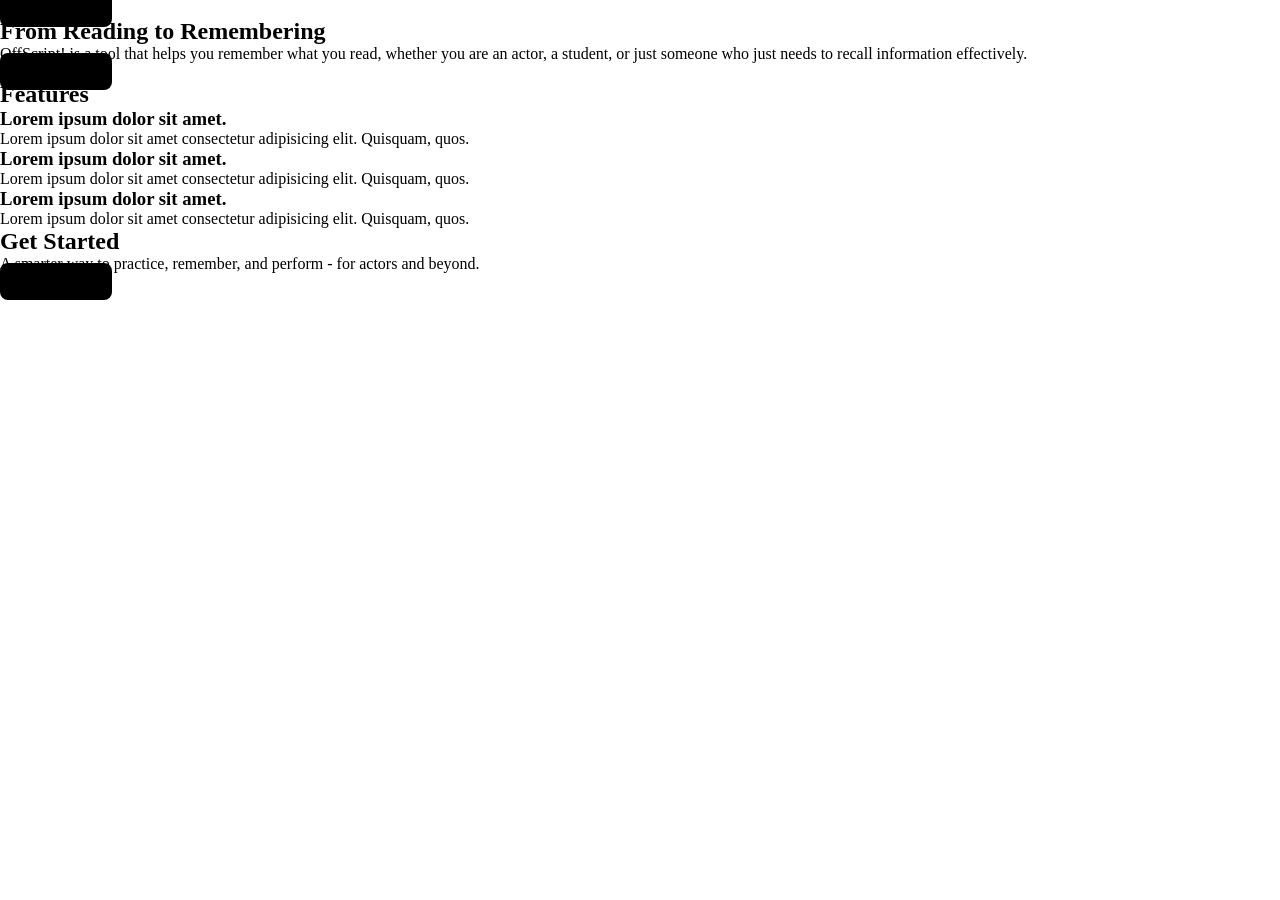
==== index.html @ a09a69f5 "first commit" ====
<!doctype html>
<html lang="en">
  <head>
    <meta charset="UTF-8" />
    <meta name="viewport" content="width=device-width, initial-scale=1.0" />
    <title>OffScript! | From Reading to Remembering</title>
    <link rel="stylesheet" href="/css/site/main.css" />
    <script src="/js/site/nav.js" defer></script>
  </head>
  <body>
    <main>
      <section class="page-hero">
        <h1>From Reading to Remembering</h1>
        <p>
          OffScript! is a tool that helps you remember what you read, whether
          you are an actor, a student, or just someone who just needs to recall
          information effectively.
        </p>
        <a href="/app/index.html" class="button-primary">Get Started</a>
        <p></p>
      </section>
      <section class="page-section">
        <h2>Features</h2>
        <ul>
          <li>
            <h3>Lorem ipsum dolor sit amet.</h3>
            <p>
              Lorem ipsum dolor sit amet consectetur adipisicing elit. Quisquam,
              quos.
            </p>
          </li>
          <li>
            <h3>Lorem ipsum dolor sit amet.</h3>
            <p>
              Lorem ipsum dolor sit amet consectetur adipisicing elit. Quisquam,
              quos.
            </p>
          </li>
          <li>
            <h3>Lorem ipsum dolor sit amet.</h3>
            <p>
              Lorem ipsum dolor sit amet consectetur adipisicing elit. Quisquam,
              quos.
            </p>
          </li>
        </ul>
      </section>
      <section class="page-section">
        <h2>Get Started</h2>
        <p>
          A smarter way to practice, remember, and perform - for actors and
          beyond.
        </p>
        <a href="/app/index.html" class="button-primary">Get Started</a>
      </section>
    </main>
  </body>
</html>
---- css/site/main.css ----
@import url(../base.css);
@import url(nav.css);
@import url(components.css);
@import url(page.css);
@import url(../variables.css);
@import url(../buttons.css);
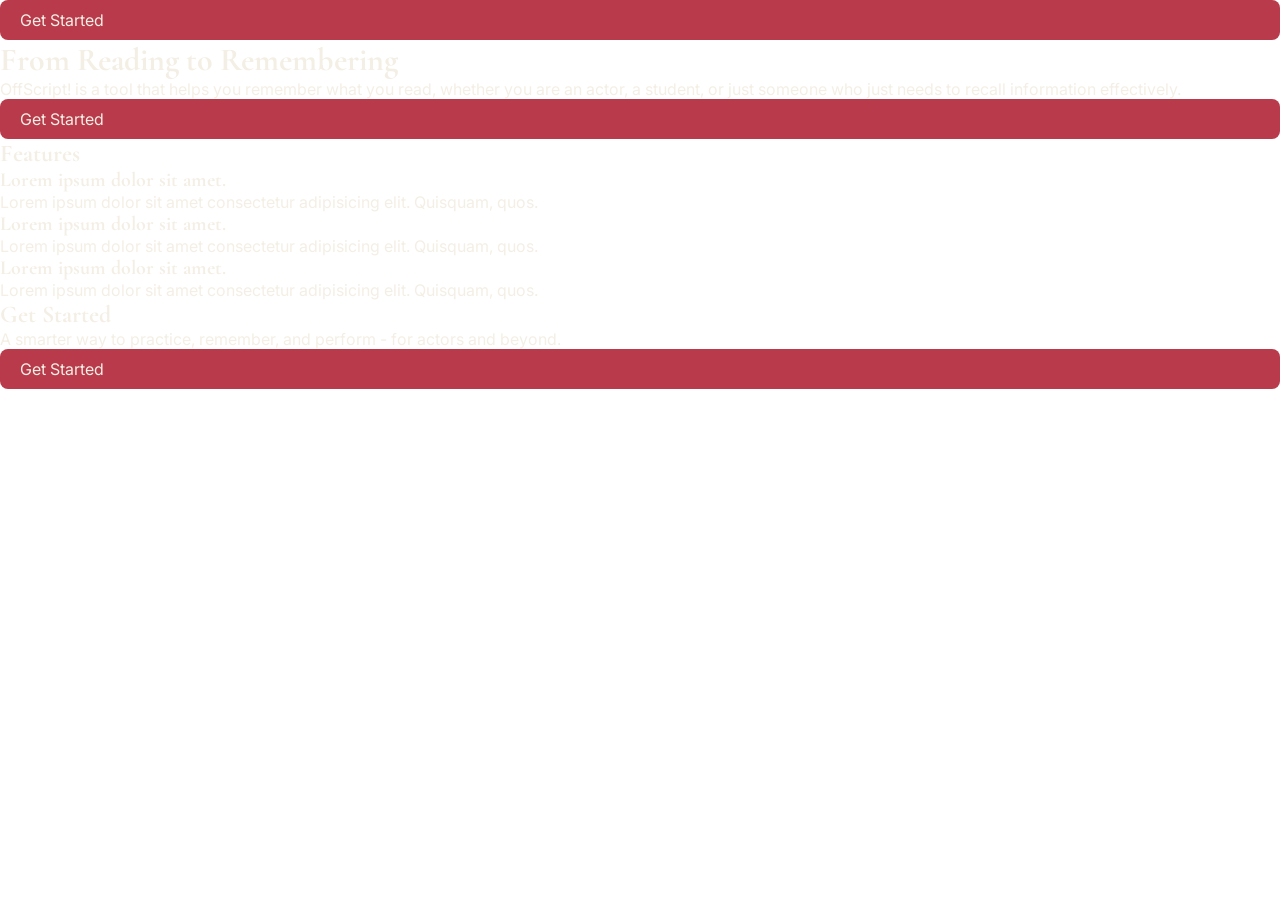
==== commit dcf1dca3: "Add favicon links and enhance sidebar navigation structure" ====
--- a/index.html
+++ b/index.html
@@ -4,6 +4,16 @@
     <meta charset="UTF-8" />
     <meta name="viewport" content="width=device-width, initial-scale=1.0" />
     <title>OffScript! | From Reading to Remembering</title>
+    <link
+      rel="icon"
+      type="image/png"
+      href="/assets/favicon/favicon-96x96.png"
+      sizes="96x96"
+    />
+    <link rel="icon" type="image/svg+xml" href="/assets/favicon/favicon.svg" />
+    <link rel="shortcut icon" href="/assets/favicon/favicon.ico" />
+    <link rel="apple-touch-icon" sizes="180x180" href="/assets/favicon/apple-touch-icon.png" />
+    <link rel="manifest" href="/assets/favicon/site.webmanifest" />
     <link rel="stylesheet" href="/css/site/main.css" />
     <script src="/js/site/nav.js" defer></script>
   </head>
--- a/css/site/main.css
+++ b/css/site/main.css
@@ -1,6 +1,7 @@
+@import url(../variables.css);
 @import url(../base.css);
+@import url(../buttons.css);
+@import url(../brand.css);
 @import url(nav.css);
 @import url(components.css);
-@import url(page.css);
-@import url(../variables.css);
-@import url(../buttons.css);+@import url(page.css);
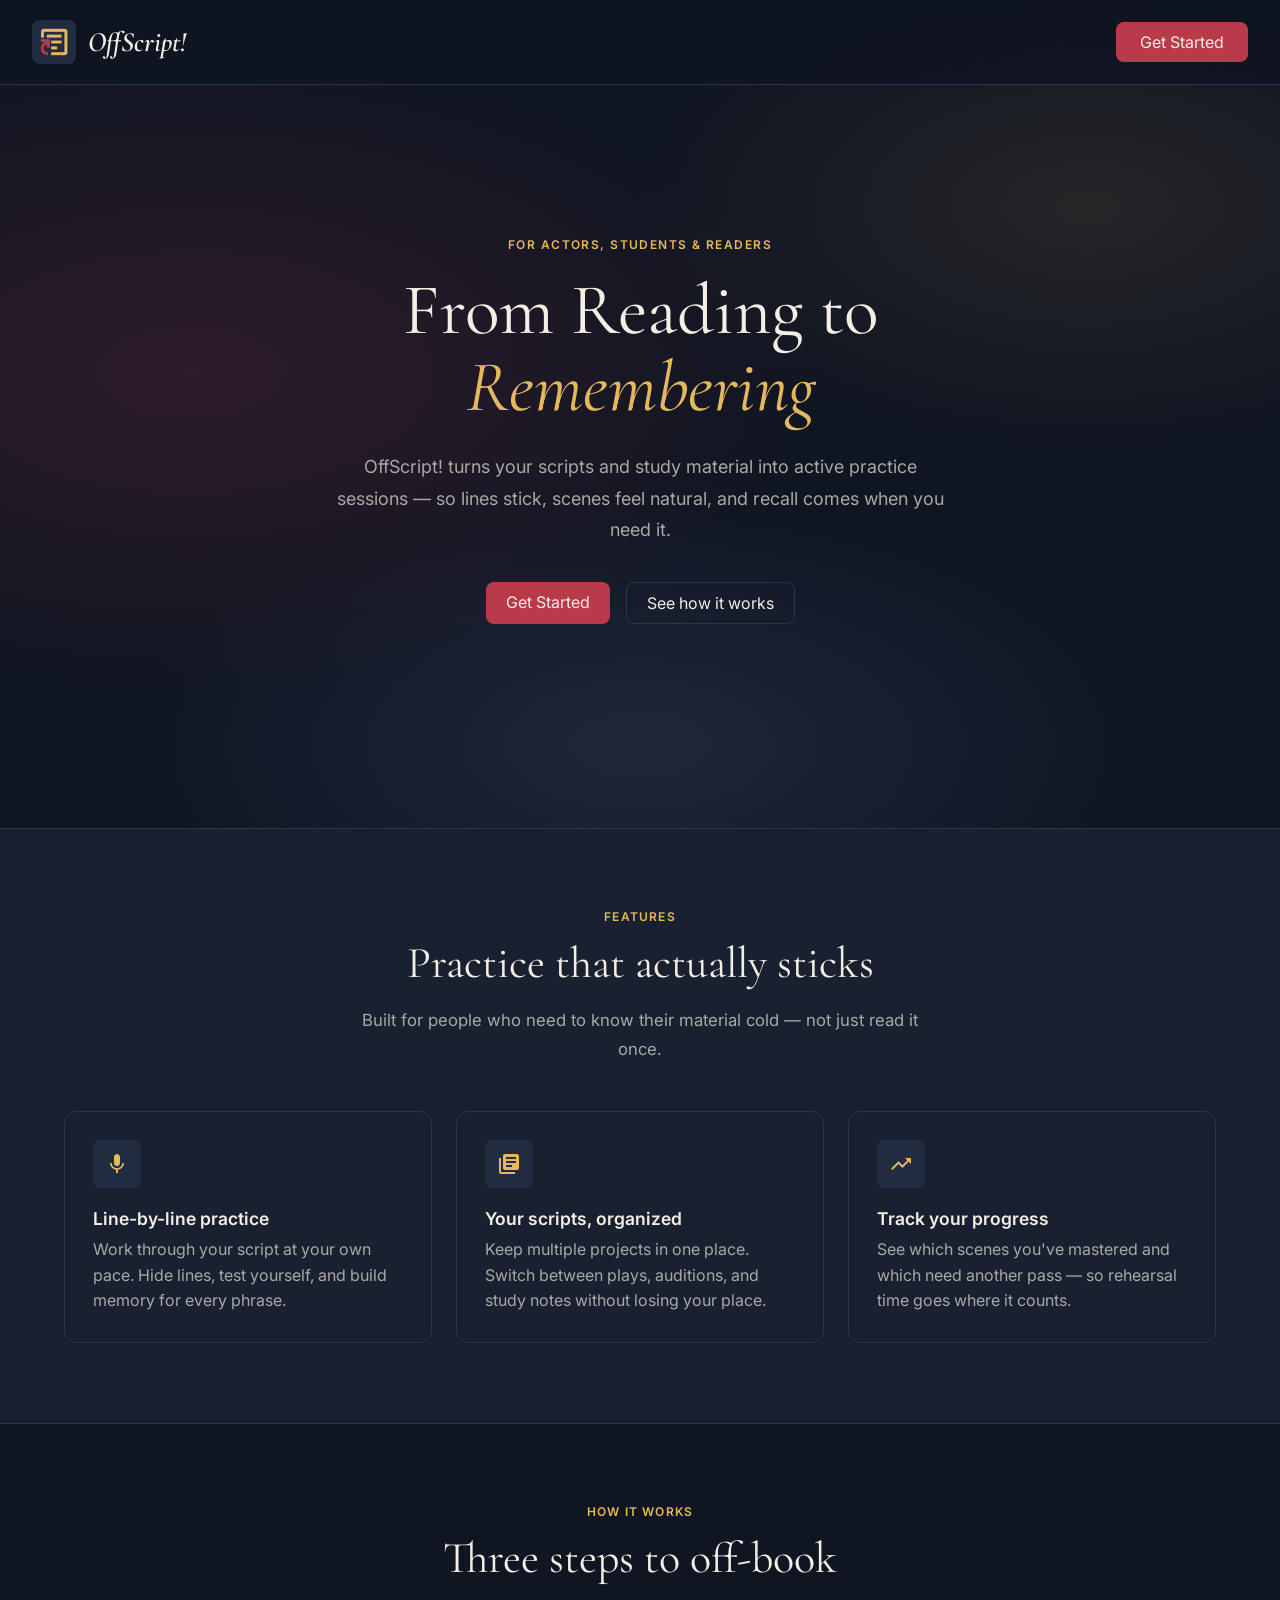
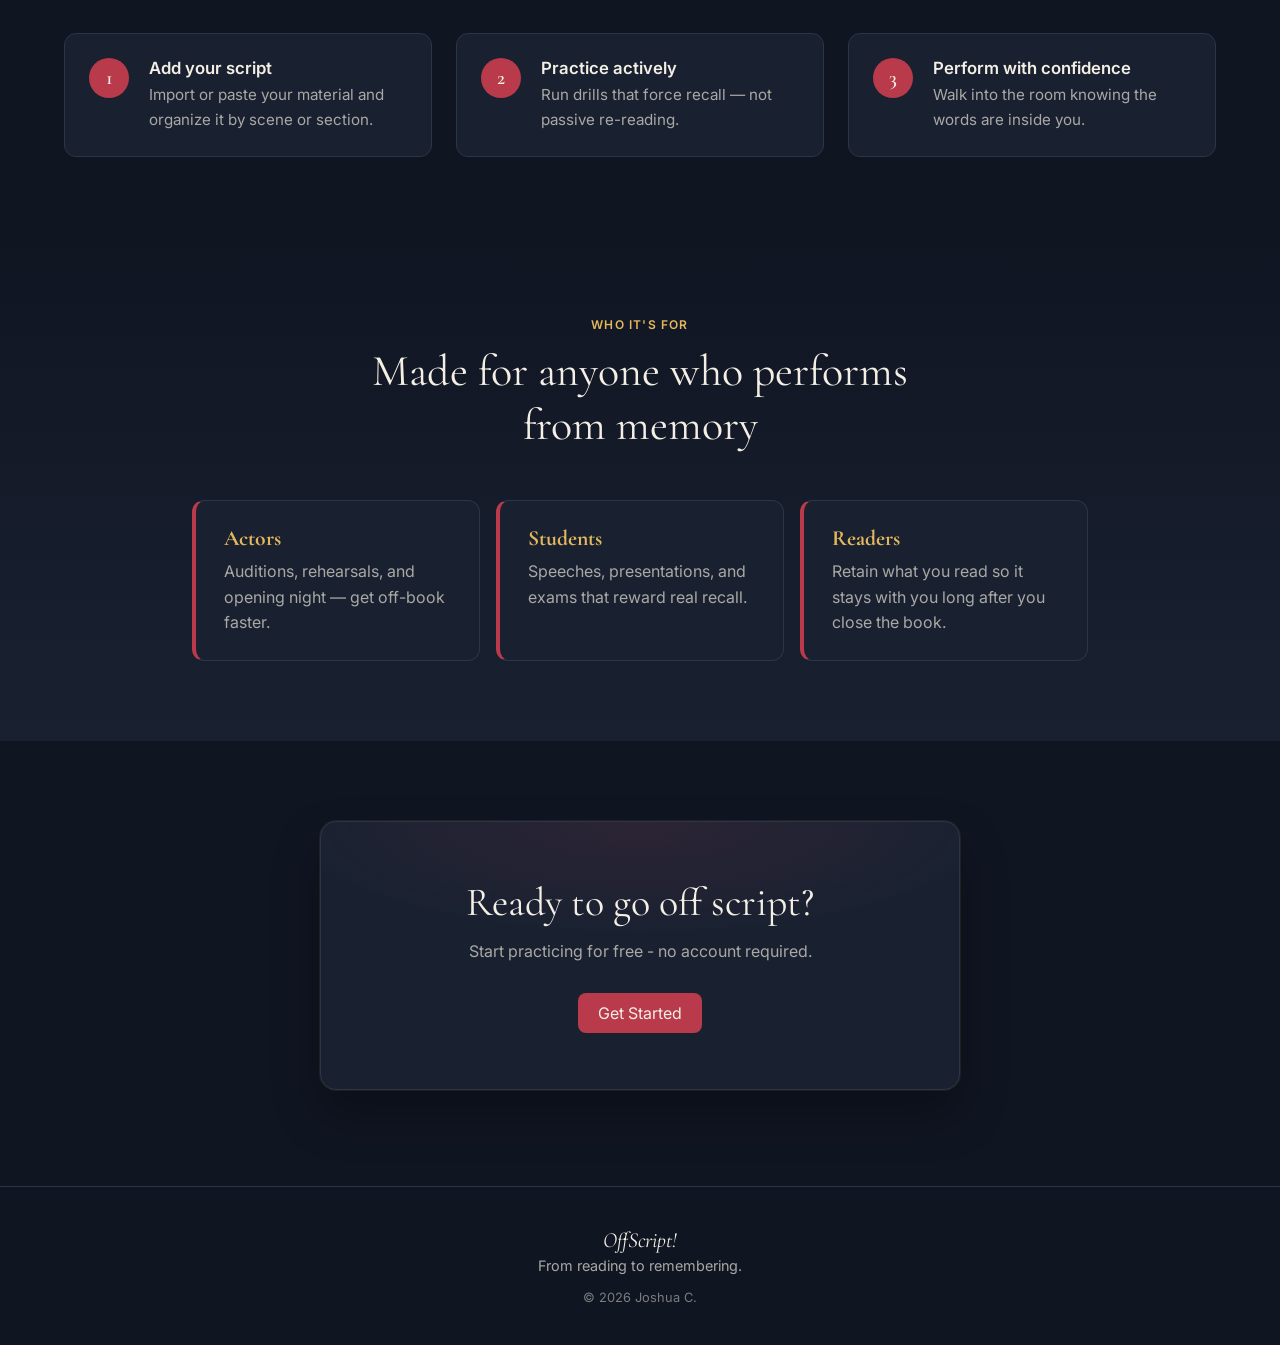
==== commit dbf9f9cc: "Create marketing site homepage content and styles" ====
--- a/index.html
+++ b/index.html
@@ -18,50 +18,122 @@
     <script src="/js/site/nav.js" defer></script>
   </head>
   <body>
-    <main>
-      <section class="page-hero">
-        <h1>From Reading to Remembering</h1>
-        <p>
-          OffScript! is a tool that helps you remember what you read, whether
-          you are an actor, a student, or just someone who just needs to recall
-          information effectively.
-        </p>
-        <a href="/app/index.html" class="button-primary">Get Started</a>
-        <p></p>
+    <main class="site-main">
+      <section class="hero" aria-labelledby="hero-heading">
+        <div class="hero-glow" aria-hidden="true"></div>
+        <div class="hero-inner">
+          <p class="hero-eyebrow">For actors, students &amp; readers</p>
+          <h1 id="hero-heading">From Reading to <em>Remembering</em></h1>
+          <p class="hero-lead">
+            OffScript! turns your scripts and study material into active practice sessions
+            — so lines stick, scenes feel natural, and recall comes when you need it.
+          </p>
+          <div class="hero-actions">
+            <a href="/app/" class="button-primary">Get Started</a>
+            <a href="#how-it-works" class="button-ghost">See how it works</a>
+          </div>
+        </div>
       </section>
-      <section class="page-section">
-        <h2>Features</h2>
-        <ul>
-          <li>
-            <h3>Lorem ipsum dolor sit amet.</h3>
-            <p>
-              Lorem ipsum dolor sit amet consectetur adipisicing elit. Quisquam,
-              quos.
+
+      <section id="features" class="section features" aria-labelledby="features-heading">
+        <div class="section-inner">
+          <header class="section-header">
+            <p class="section-eyebrow">Features</p>
+            <h2 id="features-heading">Practice that actually sticks</h2>
+            <p class="section-lead">
+              Built for people who need to know their material cold — not just read it once.
             </p>
-          </li>
-          <li>
-            <h3>Lorem ipsum dolor sit amet.</h3>
-            <p>
-              Lorem ipsum dolor sit amet consectetur adipisicing elit. Quisquam,
-              quos.
-            </p>
-          </li>
-          <li>
-            <h3>Lorem ipsum dolor sit amet.</h3>
-            <p>
-              Lorem ipsum dolor sit amet consectetur adipisicing elit. Quisquam,
-              quos.
-            </p>
-          </li>
-        </ul>
+          </header>
+          <ul class="feature-grid">
+            <li class="feature-card">
+              <span class="material-icons feature-icon" aria-hidden="true">mic</span>
+              <h3>Line-by-line practice</h3>
+              <p>
+                Work through your script at your own pace. Hide lines, test yourself,
+                and build memory for every phrase.
+              </p>
+            </li>
+            <li class="feature-card">
+              <span class="material-icons feature-icon" aria-hidden="true">library_books</span>
+              <h3>Your scripts, organized</h3>
+              <p>
+                Keep multiple projects in one place. Switch between plays, auditions,
+                and study notes without losing your place.
+              </p>
+            </li>
+            <li class="feature-card">
+              <span class="material-icons feature-icon" aria-hidden="true">trending_up</span>
+              <h3>Track your progress</h3>
+              <p>
+                See which scenes you've mastered and which need another pass —
+                so rehearsal time goes where it counts.
+              </p>
+            </li>
+          </ul>
+        </div>
       </section>
-      <section class="page-section">
-        <h2>Get Started</h2>
-        <p>
-          A smarter way to practice, remember, and perform - for actors and
-          beyond.
-        </p>
-        <a href="/app/index.html" class="button-primary">Get Started</a>
+
+      <section id="how-it-works" class="section steps" aria-labelledby="steps-heading">
+        <div class="section-inner">
+          <header class="section-header">
+            <p class="section-eyebrow">How it works</p>
+            <h2 id="steps-heading">Three steps to off-book</h2>
+          </header>
+          <ol class="steps-list">
+            <li class="step-card">
+              <span class="step-number">1</span>
+              <div class="step-content">
+                <h3>Add your script</h3>
+                <p>Import or paste your material and organize it by scene or section.</p>
+              </div>
+            </li>
+            <li class="step-card">
+              <span class="step-number">2</span>
+              <div class="step-content">
+                <h3>Practice actively</h3>
+                <p>Run drills that force recall — not passive re-reading.</p>
+              </div>
+            </li>
+            <li class="step-card">
+              <span class="step-number">3</span>
+              <div class="step-content">
+                <h3>Perform with confidence</h3>
+                <p>Walk into the room knowing the words are inside you.</p>
+              </div>
+            </li>
+          </ol>
+        </div>
+      </section>
+
+      <section class="section audience" aria-labelledby="audience-heading">
+        <div class="section-inner audience-inner">
+          <header class="section-header">
+            <p class="section-eyebrow">Who it's for</p>
+            <h2 id="audience-heading">Made for anyone who performs from memory</h2>
+          </header>
+          <ul class="audience-grid">
+            <li class="audience-card">
+              <h3>Actors</h3>
+              <p>Auditions, rehearsals, and opening night — get off-book faster.</p>
+            </li>
+            <li class="audience-card">
+              <h3>Students</h3>
+              <p>Speeches, presentations, and exams that reward real recall.</p>
+            </li>
+            <li class="audience-card">
+              <h3>Readers</h3>
+              <p>Retain what you read so it stays with you long after you close the book.</p>
+            </li>
+          </ul>
+        </div>
+      </section>
+
+      <section class="cta-banner" aria-labelledby="cta-heading">
+        <div class="cta-banner-inner">
+          <h2 id="cta-heading">Ready to go off script?</h2>
+          <p>Start practicing for free - no account required.</p>
+          <a href="/app/" class="button-primary">Get Started</a>
+        </div>
       </section>
     </main>
   </body>
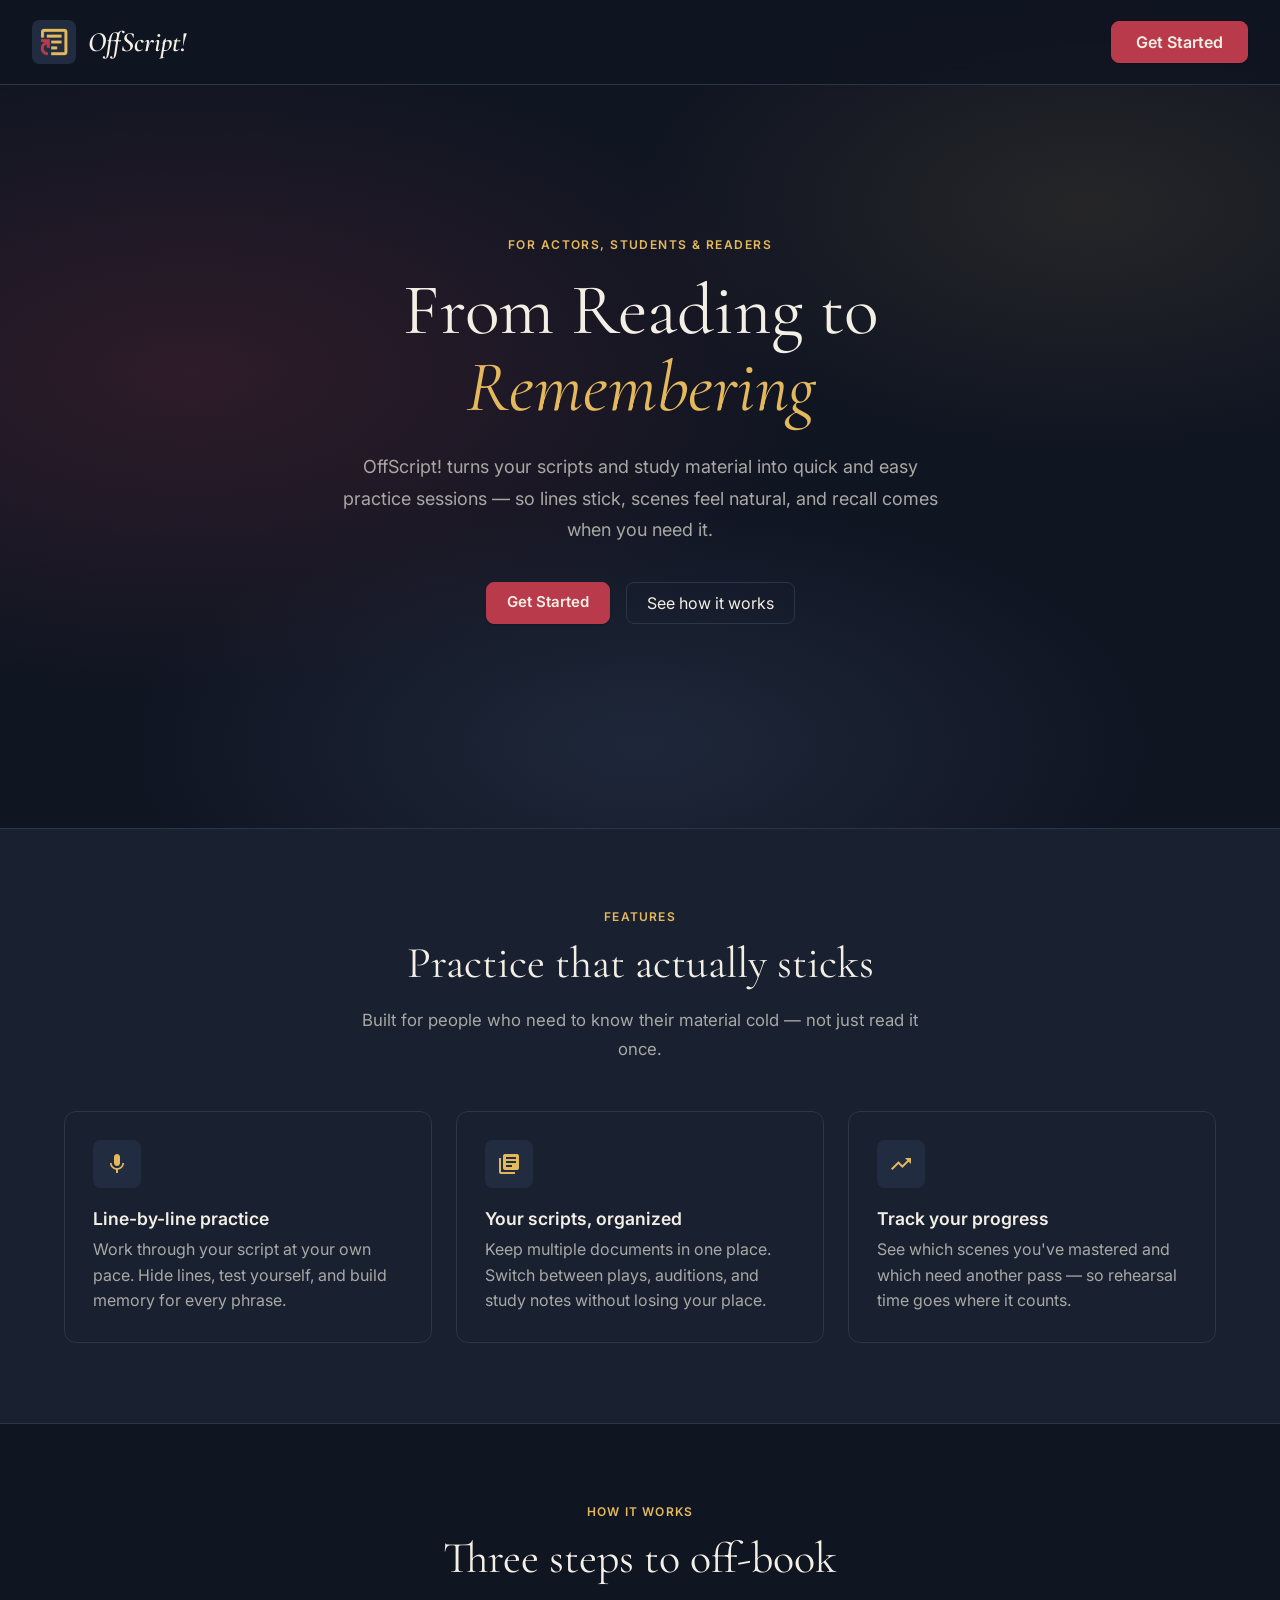
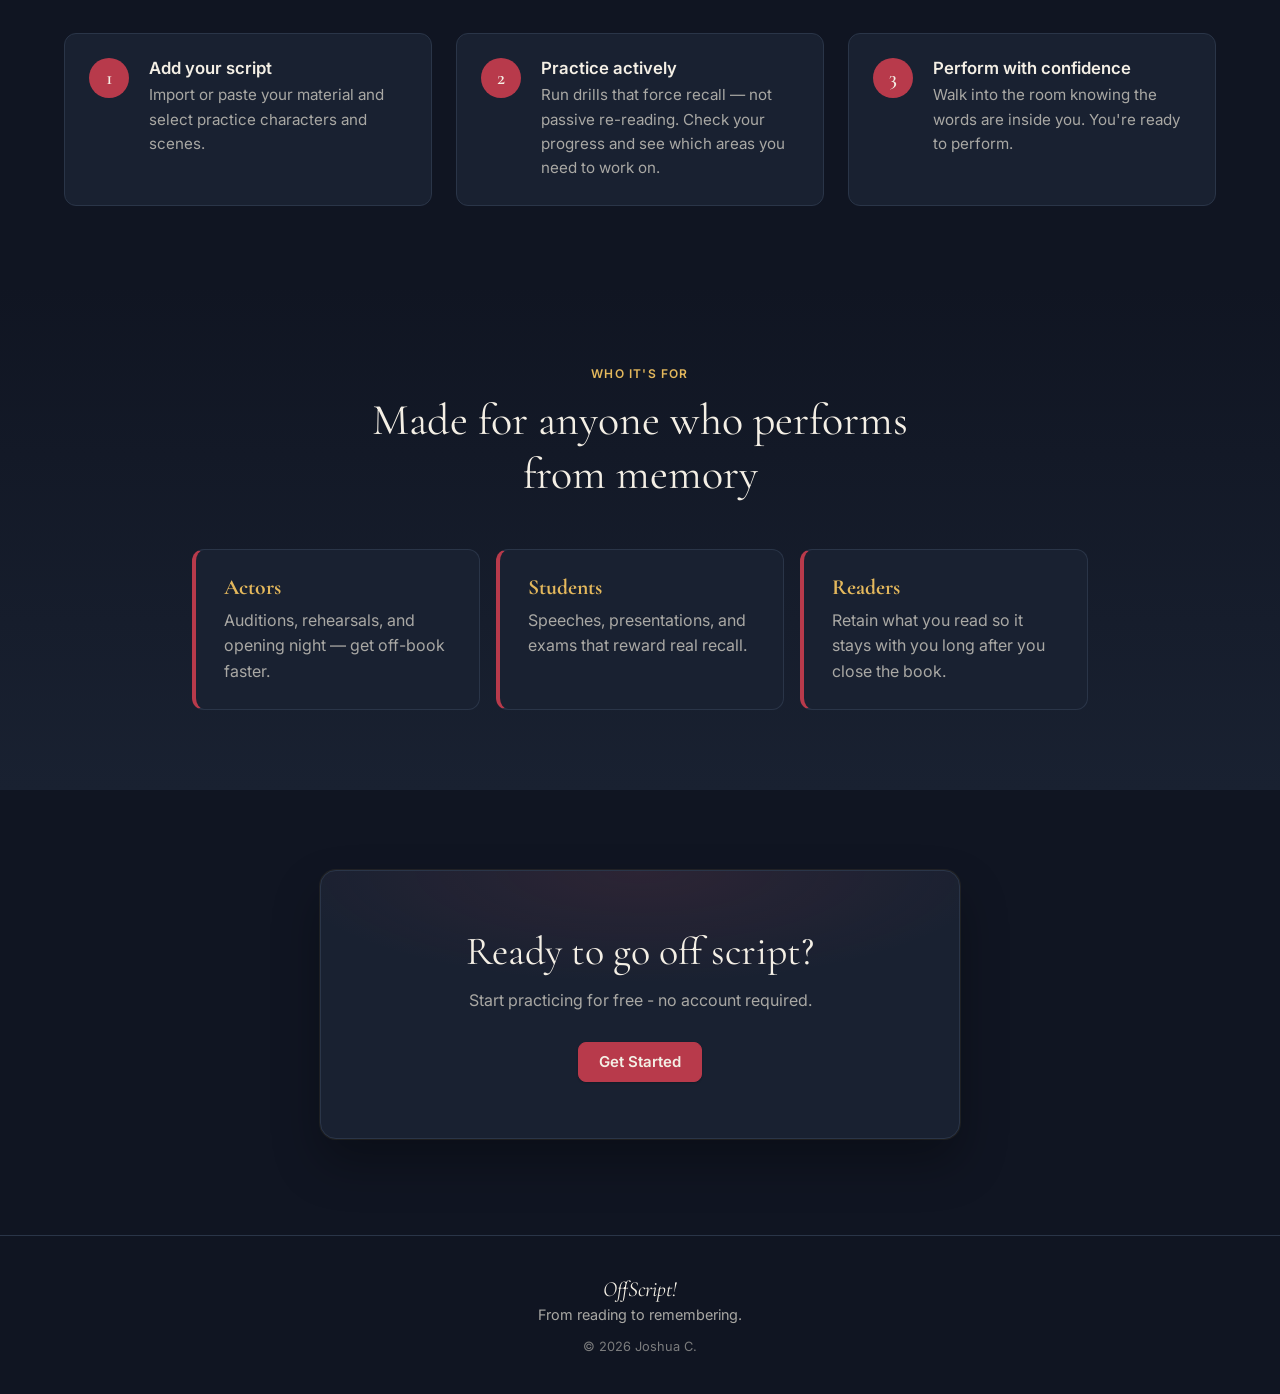
==== commit 871daa9f: "Update site content for clarity and engagement; refine chatbot instructions for JSON conversion proc" ====
--- a/index.html
+++ b/index.html
@@ -25,7 +25,7 @@
           <p class="hero-eyebrow">For actors, students &amp; readers</p>
           <h1 id="hero-heading">From Reading to <em>Remembering</em></h1>
           <p class="hero-lead">
-            OffScript! turns your scripts and study material into active practice sessions
+            OffScript! turns your scripts and study material into quick and easy practice sessions
             — so lines stick, scenes feel natural, and recall comes when you need it.
           </p>
           <div class="hero-actions">
@@ -57,7 +57,7 @@
               <span class="material-icons feature-icon" aria-hidden="true">library_books</span>
               <h3>Your scripts, organized</h3>
               <p>
-                Keep multiple projects in one place. Switch between plays, auditions,
+                Keep multiple documents in one place. Switch between plays, auditions,
                 and study notes without losing your place.
               </p>
             </li>
@@ -84,21 +84,21 @@
               <span class="step-number">1</span>
               <div class="step-content">
                 <h3>Add your script</h3>
-                <p>Import or paste your material and organize it by scene or section.</p>
+                <p>Import or paste your material and select practice characters and scenes.</p>
               </div>
             </li>
             <li class="step-card">
               <span class="step-number">2</span>
               <div class="step-content">
                 <h3>Practice actively</h3>
-                <p>Run drills that force recall — not passive re-reading.</p>
+                <p>Run drills that force recall — not passive re-reading. Check your progress and see which areas you need to work on.</p>
               </div>
             </li>
             <li class="step-card">
               <span class="step-number">3</span>
               <div class="step-content">
                 <h3>Perform with confidence</h3>
-                <p>Walk into the room knowing the words are inside you.</p>
+                <p>Walk into the room knowing the words are inside you. You're ready to perform.</p>
               </div>
             </li>
           </ol>
